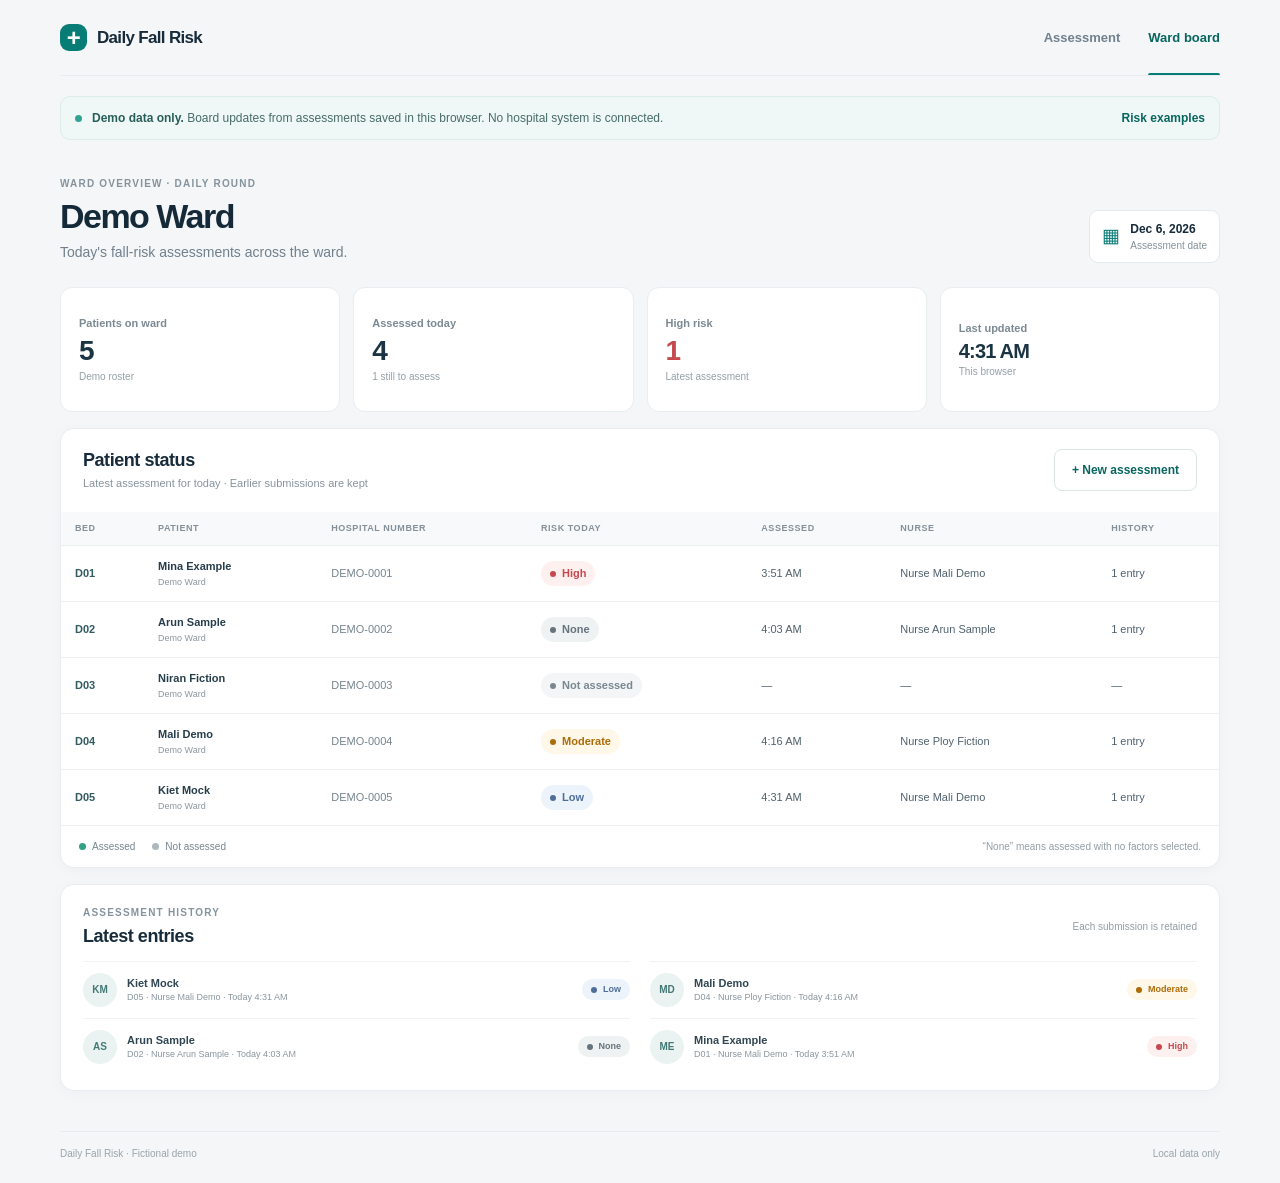
==== board.html @ 388e8d30 "nurse app built" ====
<!doctype html>
<html lang="en">
<head>
  <meta charset="utf-8">
  <meta name="viewport" content="width=device-width, initial-scale=1">
  <meta name="theme-color" content="#f4f6f8">
  <title>Ward Board · Daily Fall Risk</title>
  <link rel="stylesheet" href="styles.css">
  <script src="calc.js" defer></script>
  <script src="app.js" defer></script>
</head>
<body>
  <main class="page-shell board-shell">
    <header class="topbar">
      <a class="brand" href="index.html"><span class="brand-mark" aria-hidden="true">+</span><span>Daily Fall Risk</span></a>
      <nav class="top-links" aria-label="Main navigation">
        <a class="nav-link" href="index.html">Assessment</a>
        <a class="nav-link active" href="board.html" aria-current="page">Ward board</a>
      </nav>
    </header>

    <div class="demo-banner" role="note"><span class="demo-dot" aria-hidden="true"></span><span><strong>Demo data only.</strong> Board updates from assessments saved in this browser. No hospital system is connected.</span><a href="tests.html">Risk examples</a></div>

    <section class="page-heading board-heading">
      <div><p class="eyebrow">Ward overview · Daily round</p><h1>Demo Ward</h1><p class="lede">Today's fall-risk assessments across the ward.</p></div>
      <div class="board-date"><span class="date-icon" aria-hidden="true">▦</span><span><strong id="board-date"></strong><small>Assessment date</small></span></div>
    </section>

    <section class="summary-grid" aria-label="Ward assessment summary">
      <article class="summary-card"><span class="summary-caption">Patients on ward</span><strong id="count-total">0</strong><span class="summary-foot">Demo roster</span></article>
      <article class="summary-card"><span class="summary-caption">Assessed today</span><strong id="count-assessed">0</strong><span class="summary-foot"><span id="count-pending">0</span> still to assess</span></article>
      <article class="summary-card summary-high"><span class="summary-caption">High risk</span><strong id="count-high">0</strong><span class="summary-foot">Latest assessment</span></article>
      <article class="summary-card"><span class="summary-caption">Last updated</span><strong id="last-updated" class="updated-value">—</strong><span class="summary-foot">This browser</span></article>
    </section>

    <section class="panel board-panel">
      <div class="board-panel-heading"><div><h2>Patient status</h2><p>Latest assessment for today · Earlier submissions are kept</p></div><a class="button button-secondary" href="index.html">+ New assessment</a></div>
      <div class="table-wrap">
        <table class="data-table board-table">
          <thead><tr><th scope="col">Bed</th><th scope="col">Patient</th><th scope="col">Hospital number</th><th scope="col">Risk today</th><th scope="col">Assessed</th><th scope="col">Nurse</th><th scope="col">History</th></tr></thead>
          <tbody id="board-rows"></tbody>
        </table>
      </div>
      <div class="board-legend"><span><i class="legend-dot assessed-dot"></i>Assessed</span><span><i class="legend-dot pending-dot"></i>Not assessed</span><span class="legend-note">“None” means assessed with no factors selected.</span></div>
    </section>

    <section class="history-panel panel">
      <div class="history-section-heading"><div><p class="eyebrow">Assessment history</p><h2>Latest entries</h2></div><span class="history-subtitle">Each submission is retained</span></div>
      <div id="recent-history" class="recent-history"></div>
    </section>

    <footer class="site-footer"><span>Daily Fall Risk · Fictional demo</span><span>Local data only</span></footer>
  </main>
</body>
</html>
---- styles.css ----
:root {
  color-scheme: light;
  --ink: #172b3a;
  --muted: #71808c;
  --line: #e5e9ec;
  --canvas: #f4f6f8;
  --card: #fff;
  --teal: #087d76;
  --teal-dark: #08665f;
  --teal-light: #e9f6f4;
  --red: #c6494e;
  --red-light: #fff0f0;
  --amber: #ad6c08;
  --amber-light: #fff7e8;
  --blue: #4e6e99;
  --blue-light: #edf3fa;
  font-family: 'Segoe UI', Arial, sans-serif;
  font-synthesis: none;
  text-rendering: optimizeLegibility;
}

* { box-sizing: border-box; }

body {
  margin: 0;
  min-height: 100vh;
  background: var(--canvas);
  color: var(--ink);
  font-size: 15px;
  line-height: 1.5;
}

button, select { font: inherit; }
button, a, select, input { -webkit-tap-highlight-color: transparent; }
button:focus-visible, a:focus-visible, select:focus-visible, input:focus-visible { outline: 3px solid #8fcac3; outline-offset: 2px; }
[hidden] { display: none !important; }

.page-shell { width: min(100% - 56px, 1160px); margin: 0 auto; }
.narrow-shell { width: min(100% - 40px, 820px); }
.topbar { height: 76px; display: flex; align-items: center; justify-content: space-between; border-bottom: 1px solid #e9edef; }
.brand { display: inline-flex; gap: 10px; align-items: center; color: var(--ink); font: 800 17px/1 'Segoe UI', Arial, sans-serif; letter-spacing: -.04em; text-decoration: none; }
.brand-mark { width: 27px; height: 27px; display: grid; place-items: center; border-radius: 9px; color: #fff; background: var(--teal); font: 600 24px/1 'DM Sans', sans-serif; }
.top-links { height: 100%; display: flex; gap: 28px; align-items: center; }
.nav-link { height: 100%; display: flex; align-items: center; position: relative; color: var(--muted); text-decoration: none; font-size: 13px; font-weight: 600; }
.nav-link.active { color: var(--teal-dark); }
.nav-link.active::after { content: ''; position: absolute; bottom: 0; left: 0; right: 0; height: 2px; background: var(--teal); border-radius: 2px 2px 0 0; }
.text-link { color: var(--teal-dark); font-size: 13px; font-weight: 700; text-decoration: none; }

.demo-banner { margin: 20px 0 0; min-height: 44px; display: flex; gap: 10px; align-items: center; padding: 10px 14px; border: 1px solid #dbece9; border-radius: 10px; background: #eff8f6; color: #476c69; font-size: 12px; }
.demo-banner strong { color: #285e59; }
.demo-banner a { margin-left: auto; flex: 0 0 auto; color: var(--teal-dark); font-weight: 700; text-decoration: none; }
.demo-dot { width: 7px; height: 7px; flex: 0 0 auto; border-radius: 99px; background: #31a393; }
.page-heading { margin: 36px 0 24px; }
.page-heading h1 { margin: 2px 0 5px; color: #152a39; font: 800 clamp(26px, 4vw, 34px)/1.2 'Segoe UI', Arial, sans-serif; letter-spacing: -.045em; }
.eyebrow { margin: 0 0 5px; color: #85939d; font-size: 10px; font-weight: 700; letter-spacing: .12em; text-transform: uppercase; }
.lede { margin: 0; color: var(--muted); font-size: 14px; }
.panel { background: var(--card); border: 1px solid #e9edef; border-radius: 14px; box-shadow: 0 3px 14px rgb(23 43 58 / 3%); }
.section-title-row { display: flex; justify-content: space-between; align-items: center; gap: 12px; margin-bottom: 18px; }
.section-title-row h2, .board-panel-heading h2, .history-section-heading h2 { margin: 0; font: 700 18px/1.3 'Segoe UI', Arial, sans-serif; letter-spacing: -.025em; }
.step-count, .optional-tag { color: #82909a; font-size: 11px; font-weight: 600; }
.field-label { display: block; margin: 0 0 7px; color: #405361; font-size: 12px; font-weight: 700; }
select { width: 100%; min-height: 46px; padding: 0 42px 0 13px; border: 1px solid #dce3e7; border-radius: 9px; background-color: #fff; color: var(--ink); }
select:focus { border-color: #7cbdb6; }
.patient-panel, .factor-panel, .care-panel { padding: 23px 26px; margin-bottom: 14px; }
.patient-details { display: grid; grid-template-columns: 44px 1.4fr 1fr 1fr; align-items: center; gap: 13px; margin-top: 15px; padding: 14px; border: 1px solid #e8edee; border-radius: 10px; background: #fbfcfc; }
.patient-avatar, .recent-avatar { width: 42px; height: 42px; display: grid; place-items: center; border-radius: 50%; background: #eaf3f2; color: #427975; font-weight: 700; font-size: 13px; }
.patient-main, .patient-hn, .patient-ward { display: flex; min-width: 0; flex-direction: column; }
.patient-main strong { font-size: 13px; }
.patient-main span, .patient-hn span, .patient-ward span { color: #82909a; font-size: 11px; }
.patient-hn strong, .patient-ward strong { margin-top: 2px; overflow-wrap: anywhere; font-size: 12px; font-weight: 600; }
.field-error { margin: 8px 0 0; color: #b7353b; font-size: 12px; }
.history-wrap { margin-top: 15px; padding-top: 12px; border-top: 1px solid #edf0f1; }
.history-title { display: flex; justify-content: space-between; color: #566874; font-size: 11px; font-weight: 700; }
.history-title span:last-child { color: #83909a; font-weight: 500; }
.history-list { margin: 5px 0 0; padding: 0; list-style: none; }
.history-list li { min-height: 31px; display: flex; justify-content: space-between; align-items: center; gap: 10px; color: #687983; font-size: 11px; }
.history-empty { padding: 5px 0; color: #8a969e; font-size: 11px; }

.factor-list, .care-list { margin: 0; padding: 0; border: 0; }
.check-row { min-height: 47px; display: flex; align-items: center; gap: 11px; border-bottom: 1px solid #f0f2f3; cursor: pointer; }
.check-row:last-child { border-bottom: 0; }
.check-row input, .care-row input { position: absolute; width: 1px; height: 1px; opacity: 0; }
.check-box { width: 18px; height: 18px; flex: 0 0 auto; display: grid; place-items: center; border: 1.5px solid #cad4d9; border-radius: 5px; background: #fff; transition: .15s ease; }
.check-row input:focus-visible + .check-box, .care-row input:focus-visible + .check-box { outline: 3px solid #8fcac3; outline-offset: 2px; }
.check-row input:checked + .check-box, .care-row input:checked + .check-box { border-color: var(--teal); background: var(--teal); }
.check-row input:checked + .check-box::after, .care-row input:checked + .check-box::after { content: ''; width: 8px; height: 4px; margin-top: -2px; border-left: 2px solid #fff; border-bottom: 2px solid #fff; transform: rotate(-45deg); }
.factor-code { width: 27px; color: var(--teal-dark); font-size: 11px; font-weight: 700; }
.factor-text { color: #304653; font-size: 13px; }
.risk-preview { display: flex; min-height: 56px; align-items: center; gap: 12px; margin-top: 16px; padding: 11px 13px; border: 1px solid #edf0f1; border-radius: 9px; background: #fafbfb; }
.preview-label { color: #52636e; font-size: 12px; font-weight: 700; }
.preview-rule { margin-left: auto; color: #95a0a7; font-size: 10px; }
.risk-badge { width: max-content; display: inline-flex; align-items: center; gap: 6px; padding: 4px 9px; border-radius: 99px; font-size: 11px; font-weight: 700; white-space: nowrap; }
.risk-dot { width: 6px; height: 6px; border-radius: 50%; background: currentColor; }
.risk-badge.high { background: var(--red-light); color: var(--red); }
.risk-badge.moderate { background: var(--amber-light); color: var(--amber); }
.risk-badge.low { background: var(--blue-light); color: var(--blue); }
.risk-badge.none { background: #eff2f3; color: #65737c; }
.risk-badge.pending { background: #f3f5f6; color: #798791; font-weight: 600; }
.placeholder-warning { display: flex; align-items: center; gap: 7px; margin: -5px 0 10px; color: #95651e; font-size: 11px; font-weight: 600; }
.care-row { min-height: 40px; display: flex; align-items: center; gap: 10px; color: #3d515e; font-size: 12px; cursor: pointer; }
.submit-row { display: flex; justify-content: space-between; align-items: center; gap: 16px; margin: 18px 0 4px; }
.save-note { display: flex; align-items: center; gap: 7px; margin: 0; color: #7d8a93; font-size: 11px; }
.save-icon { width: 16px; height: 16px; display: grid; place-items: center; border-radius: 50%; background: #e6f4ef; color: #27846e; font-size: 10px; font-weight: 700; }
.button { min-height: 42px; display: inline-flex; justify-content: center; align-items: center; gap: 12px; padding: 0 17px; border: 1px solid transparent; border-radius: 8px; cursor: pointer; font-size: 12px; font-weight: 700; text-decoration: none; transition: background .15s ease, transform .15s ease; }
.button:active { transform: translateY(1px); }
.button-primary { background: var(--teal); color: white; }
.button-primary:hover { background: var(--teal-dark); }
.button-secondary { border-color: #dce5e6; background: #fff; color: var(--teal-dark); }
.button-secondary:hover { background: #f5faf9; }
.submit-button { min-width: 176px; min-height: 48px; }
.form-message { min-height: 20px; margin: 9px 0 0; font-size: 12px; }
.message-success { color: #188169; }
.message-error { color: #b7353b; }
.site-footer { display: flex; justify-content: space-between; margin: 40px 0 22px; padding-top: 14px; border-top: 1px solid #e8ecee; color: #9aa4aa; font-size: 10px; }
.signed-in { display: flex; align-items: center; gap: 8px; color: #596c76; font-size: 11px; font-weight: 600; }
.online-indicator { width: 7px; height: 7px; border-radius: 50%; background: #38a078; }
.text-button { border: 0; margin-left: 5px; padding: 5px; background: none; color: var(--teal-dark); font-size: 11px; font-weight: 700; cursor: pointer; }

.login-panel { width: min(100%, 430px); margin: 64px auto; padding: 30px; }
.login-icon { width: 40px; height: 40px; display: grid; place-items: center; margin-bottom: 18px; border-radius: 12px; background: var(--teal-light); color: var(--teal); font-size: 20px; font-weight: 700; }
.login-panel h1 { margin: 0 0 7px; font: 800 25px/1.2 'Segoe UI', Arial, sans-serif; letter-spacing: -.04em; }
.login-panel .lede { margin-bottom: 22px; font-size: 13px; }
.login-form { display: grid; gap: 10px; }
.button-wide { width: 100%; margin-top: 8px; }

.board-heading { display: flex; justify-content: space-between; align-items: flex-end; margin-bottom: 24px; }
.board-date { display: flex; align-items: center; gap: 10px; padding: 9px 12px; border: 1px solid #e4e9eb; border-radius: 9px; background: #fff; }
.date-icon { color: var(--teal); font-size: 19px; }
.board-date strong, .board-date small { display: block; }
.board-date strong { font-size: 12px; }
.board-date small { color: #84919a; font-size: 10px; }
.summary-grid { display: grid; grid-template-columns: repeat(4, 1fr); gap: 13px; margin-bottom: 16px; }
.summary-card { min-height: 125px; display: flex; flex-direction: column; justify-content: center; padding: 16px 18px; border: 1px solid #e8edef; border-radius: 12px; background: #fff; }
.summary-caption { color: #7b8992; font-size: 11px; font-weight: 600; }
.summary-card > strong { margin: 3px 0 1px; color: #1b3443; font: 700 28px/1.2 'Segoe UI', Arial, sans-serif; letter-spacing: -.04em; }
.summary-foot { color: #93a0a7; font-size: 10px; }
.summary-high > strong { color: var(--red); }
.updated-value { font-size: 20px !important; }
.board-panel { overflow: hidden; }
.board-panel-heading, .history-section-heading { display: flex; justify-content: space-between; align-items: center; gap: 20px; padding: 20px 22px; }
.board-panel-heading p { margin: 3px 0 0; color: #87939b; font-size: 11px; }
.board-panel-heading .button { flex: 0 0 auto; }
.table-wrap { overflow-x: auto; }
.data-table { width: 100%; border-collapse: collapse; text-align: left; }
.data-table thead { background: #f8f9fa; }
.data-table th { padding: 10px 14px; color: #849099; font-size: 9px; font-weight: 700; letter-spacing: .06em; text-transform: uppercase; white-space: nowrap; }
.data-table td { padding: 12px 14px; border-top: 1px solid #edf0f1; color: #50626e; font-size: 11px; white-space: nowrap; }
.board-table tbody tr:hover { background: #fcfdfd; }
.board-table .bed-cell { color: #315c61; font-weight: 700; }
.patient-cell strong, .patient-cell span { display: block; }
.patient-cell strong { color: #263d4b; font-size: 11px; }
.patient-cell span { margin-top: 1px; color: #8a969d; font-size: 9px; }
.hn-cell { color: #76858e !important; font-variant-numeric: tabular-nums; }
.time-cell { font-variant-numeric: tabular-nums; }
.nurse-cell { max-width: 170px; overflow: hidden; text-overflow: ellipsis; }
.board-legend { display: flex; flex-wrap: wrap; align-items: center; gap: 17px; padding: 13px 18px; border-top: 1px solid #edf0f1; color: #77858e; font-size: 10px; }
.board-legend > span { display: inline-flex; align-items: center; gap: 6px; }
.legend-dot { width: 7px; height: 7px; border-radius: 50%; }
.assessed-dot { background: #32a082; }
.pending-dot { background: #aeb8be; }
.legend-note { margin-left: auto; color: #929da4; }
.history-panel { margin-top: 16px; }
.history-section-heading { padding-bottom: 12px; }
.history-subtitle { color: #929da4; font-size: 10px; }
.recent-history { display: grid; grid-template-columns: repeat(2, 1fr); gap: 0 20px; padding: 0 22px 15px; }
.recent-entry { min-width: 0; display: flex; align-items: center; gap: 10px; padding: 11px 0; border-top: 1px solid #f0f2f3; }
.recent-avatar { width: 34px; height: 34px; flex: 0 0 auto; font-size: 10px; }
.recent-details { min-width: 0; display: flex; flex: 1; flex-direction: column; }
.recent-details strong { overflow: hidden; color: #304652; font-size: 11px; text-overflow: ellipsis; white-space: nowrap; }
.recent-details span { overflow: hidden; color: #89959d; font-size: 9px; text-overflow: ellipsis; white-space: nowrap; }
.recent-entry .risk-badge { font-size: 9px; }
.test-table th, .test-table td { padding: 14px 16px; font-size: 12px; text-transform: none; letter-spacing: 0; }
.test-table thead th { text-transform: uppercase; letter-spacing: .06em; font-size: 9px; }
.test-table tbody th { color: #304652; font-weight: 600; text-align: left; }
.test-summary { margin: 14px 16px 16px; font-size: 12px; font-weight: 700; }
.summary-pass, .test-pass { color: #167d66; }
.summary-fail, .test-fail { color: #b7353b; }
.demo-note { margin-top: 14px; color: #86939b; font-size: 11px; }
.test-page .panel { overflow: hidden; }
.visually-hidden { position: absolute; width: 1px; height: 1px; overflow: hidden; clip: rect(0, 0, 0, 0); white-space: nowrap; clip-path: inset(50%); }

@media (max-width: 780px) {
  .page-shell { width: min(100% - 32px, 620px); }
  .topbar { height: 64px; }
  .top-links { gap: 18px; }
  .demo-banner { align-items: flex-start; flex-wrap: wrap; gap: 7px 9px; padding: 10px 11px; font-size: 11px; }
  .demo-banner a { margin-left: 16px; }
  .page-heading { margin-top: 27px; }
  .assessment-heading { display: block; }
  .signed-in { margin-top: 13px; }
  .patient-panel, .factor-panel, .care-panel { padding: 18px 16px; }
  .patient-details { grid-template-columns: 40px 1fr 1fr; gap: 10px; padding: 12px; }
  .patient-avatar { width: 38px; height: 38px; grid-row: span 2; }
  .patient-main { grid-column: 2 / 4; }
  .patient-hn { grid-column: 2; }
  .patient-ward { grid-column: 3; }
  .risk-preview { flex-wrap: wrap; gap: 8px; }
  .preview-rule { width: 100%; margin-left: 0; }
  .summary-grid { grid-template-columns: repeat(2, 1fr); gap: 9px; }
  .summary-card { min-height: 100px; padding: 12px 14px; }
  .summary-card > strong { font-size: 24px; }
  .board-heading { align-items: flex-start; gap: 14px; }
  .board-date { margin-top: 4px; }
  .board-panel-heading { align-items: flex-start; padding: 17px 15px; }
  .board-panel-heading h2 { font-size: 16px; }
  .board-panel-heading .button { min-height: 37px; padding: 0 10px; font-size: 10px; }
  .board-table { min-width: 780px; }
  .board-legend { gap: 10px 14px; padding: 12px 14px; }
  .legend-note { width: 100%; margin-left: 0; }
  .recent-history { grid-template-columns: 1fr; padding: 0 16px 12px; }
}

@media (max-width: 480px) {
  body { font-size: 14px; }
  .page-shell { width: min(100% - 24px, 440px); }
  .brand { gap: 7px; font-size: 14px; }
  .brand-mark { width: 24px; height: 24px; border-radius: 7px; }
  .top-links { gap: 12px; }
  .nav-link { font-size: 11px; }
  .demo-banner { margin-top: 13px; font-size: 10px; }
  .demo-banner a { font-size: 10px; }
  .page-heading h1 { font-size: 26px; }
  .lede { font-size: 12px; }
  .section-title-row h2 { font-size: 16px; }
  .step-count, .optional-tag { font-size: 9px; }
  .check-row { min-height: 48px; gap: 9px; }
  .factor-text { font-size: 12px; }
  .submit-row { align-items: stretch; flex-direction: column; gap: 10px; }
  .save-note { order: 2; }
  .submit-button { width: 100%; order: 1; }
  .site-footer { margin-top: 28px; font-size: 9px; }
  .board-heading { flex-direction: column; }
  .board-date { align-self: flex-start; }
  .summary-card { min-height: 91px; }
  .board-panel-heading { gap: 8px; }
  .history-section-heading { align-items: flex-start; padding: 17px 15px 12px; }
  .history-subtitle { max-width: 110px; text-align: right; }
  .login-panel { margin: 38px auto; padding: 22px; }
}
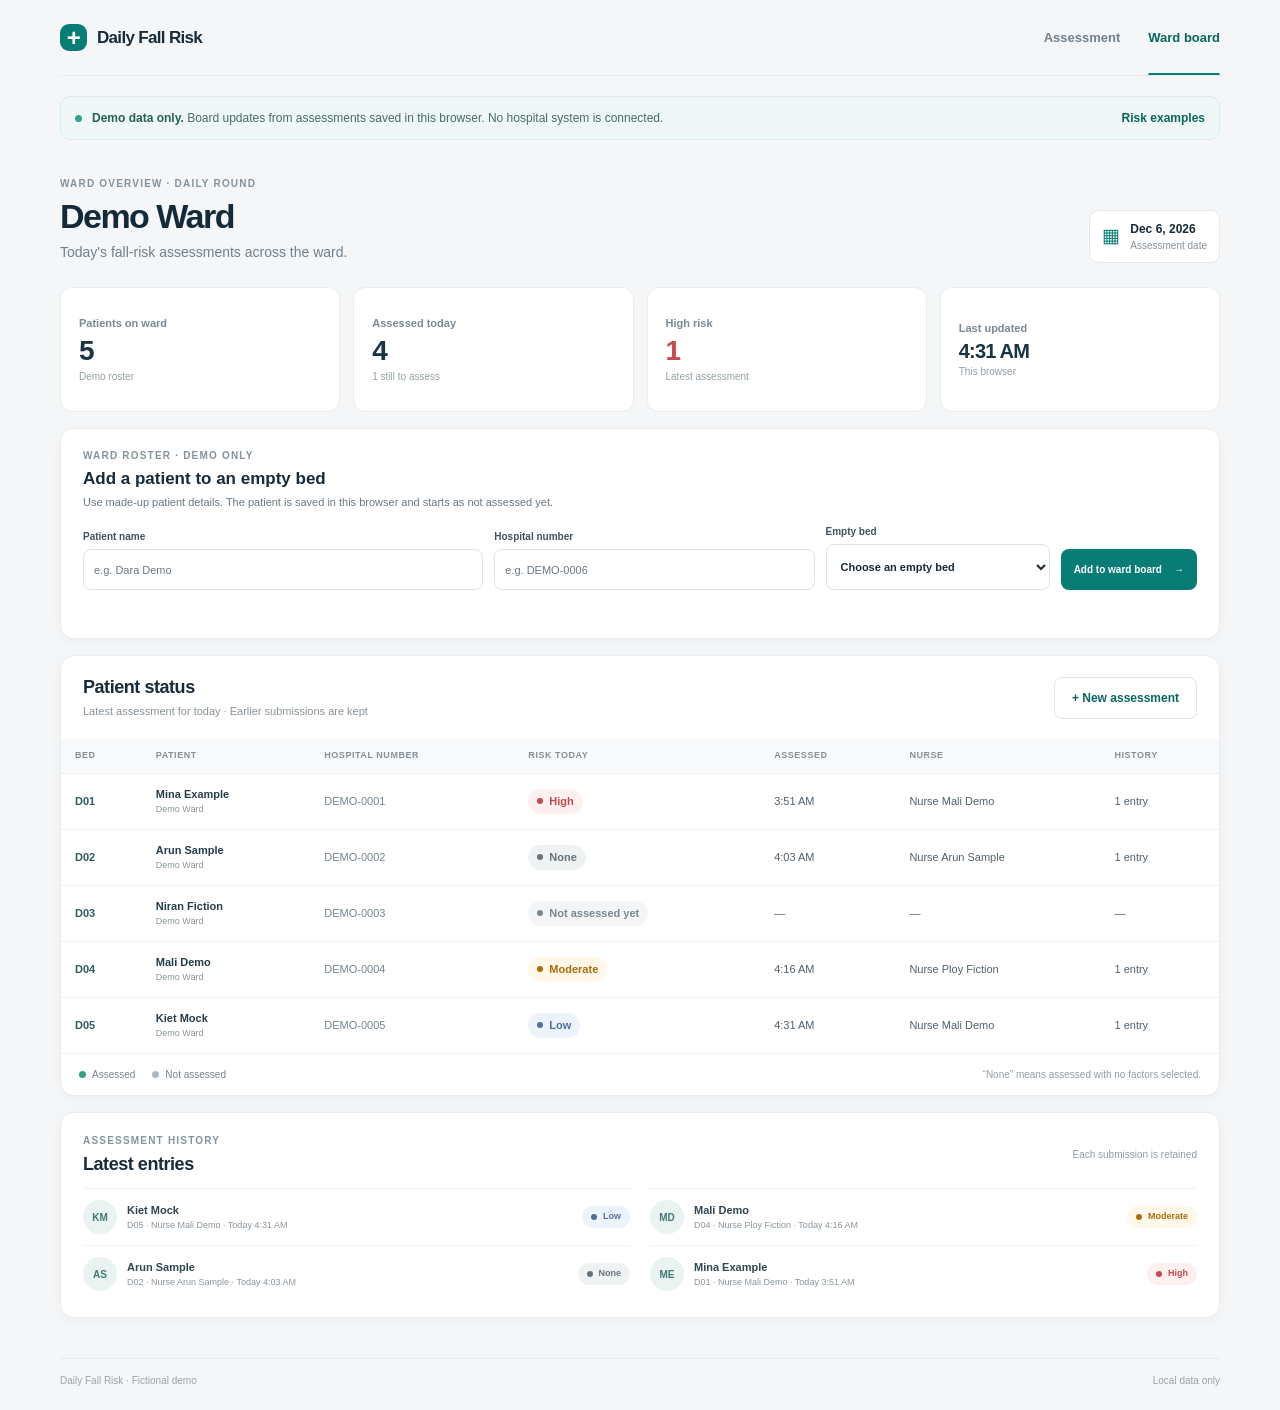
==== commit 15c92d53: "add patient" ====
--- a/board.html
+++ b/board.html
@@ -33,6 +33,17 @@
       <article class="summary-card"><span class="summary-caption">Last updated</span><strong id="last-updated" class="updated-value">—</strong><span class="summary-foot">This browser</span></article>
     </section>
 
+    <section class="panel add-patient-panel" aria-labelledby="add-patient-title">
+      <div class="add-patient-heading"><div><p class="eyebrow">Ward roster · Demo only</p><h2 id="add-patient-title">Add a patient to an empty bed</h2><p>Use made-up patient details. The patient is saved in this browser and starts as not assessed yet.</p></div></div>
+      <form id="add-patient-form" class="add-patient-form">
+        <label><span>Patient name</span><input id="new-patient-name" name="name" autocomplete="off" required maxlength="80" placeholder="e.g. Dara Demo"></label>
+        <label><span>Hospital number</span><input id="new-patient-hn" name="hn" autocomplete="off" required maxlength="32" placeholder="e.g. DEMO-0006"></label>
+        <label><span>Empty bed</span><select id="new-patient-bed" name="bed" required><option value="">Choose an empty bed</option></select></label>
+        <button class="button button-primary add-patient-button" type="submit">Add to ward board <span aria-hidden="true">→</span></button>
+      </form>
+      <p id="add-patient-message" class="form-message" aria-live="polite"></p>
+    </section>
+
     <section class="panel board-panel">
       <div class="board-panel-heading"><div><h2>Patient status</h2><p>Latest assessment for today · Earlier submissions are kept</p></div><a class="button button-secondary" href="index.html">+ New assessment</a></div>
       <div class="table-wrap">
--- a/styles.css
+++ b/styles.css
@@ -136,6 +136,16 @@
 .summary-foot { color: #93a0a7; font-size: 10px; }
 .summary-high > strong { color: var(--red); }
 .updated-value { font-size: 20px !important; }
+.add-patient-panel { margin-bottom: 16px; padding: 19px 22px; }
+.add-patient-heading h2 { margin: 0; font: 700 17px/1.3 'Segoe UI', Arial, sans-serif; }
+.add-patient-heading p:last-child { margin: 4px 0 14px; color: #687985; font-size: 11px; }
+.add-patient-form { display: grid; grid-template-columns: 1.25fr 1fr .7fr auto; align-items: end; gap: 11px; }
+.add-patient-form label { min-width: 0; display: grid; gap: 5px; color: #405361; font-size: 10px; font-weight: 700; }
+.add-patient-form input, .add-patient-form select { width: 100%; min-width: 0; height: 41px; padding: 0 10px; border: 1px solid #dce3e7; border-radius: 8px; background: #fff; color: var(--ink); font-size: 11px; }
+.add-patient-form input::placeholder { color: #697983; }
+.add-patient-button { height: 41px; min-height: 41px; padding: 0 12px; white-space: nowrap; font-size: 10px; }
+.add-patient-button:disabled { cursor: not-allowed; opacity: .55; }
+.add-patient-panel .form-message { margin-bottom: 0; }
 .board-panel { overflow: hidden; }
 .board-panel-heading, .history-section-heading { display: flex; justify-content: space-between; align-items: center; gap: 20px; padding: 20px 22px; }
 .board-panel-heading p { margin: 3px 0 0; color: #87939b; font-size: 11px; }
@@ -204,6 +214,11 @@
   .board-panel-heading { align-items: flex-start; padding: 17px 15px; }
   .board-panel-heading h2 { font-size: 16px; }
   .board-panel-heading .button { min-height: 37px; padding: 0 10px; font-size: 10px; }
+  .add-patient-form { grid-template-columns: 1fr 1fr; }
+  .add-patient-form label:first-child { grid-column: 1 / 2; }
+  .add-patient-form label:nth-child(2) { grid-column: 2 / 3; }
+  .add-patient-form label:nth-child(3) { grid-column: 1 / 2; }
+  .add-patient-button { grid-column: 2 / 3; }
   .board-table { min-width: 780px; }
   .board-legend { gap: 10px 14px; padding: 12px 14px; }
   .legend-note { width: 100%; margin-left: 0; }
@@ -233,6 +248,9 @@
   .board-date { align-self: flex-start; }
   .summary-card { min-height: 91px; }
   .board-panel-heading { gap: 8px; }
+  .add-patient-panel { padding: 17px 15px; }
+  .add-patient-form { grid-template-columns: 1fr; }
+  .add-patient-form label:first-child, .add-patient-form label:nth-child(2), .add-patient-form label:nth-child(3), .add-patient-button { grid-column: 1; }
   .history-section-heading { align-items: flex-start; padding: 17px 15px 12px; }
   .history-subtitle { max-width: 110px; text-align: right; }
   .login-panel { margin: 38px auto; padding: 22px; }
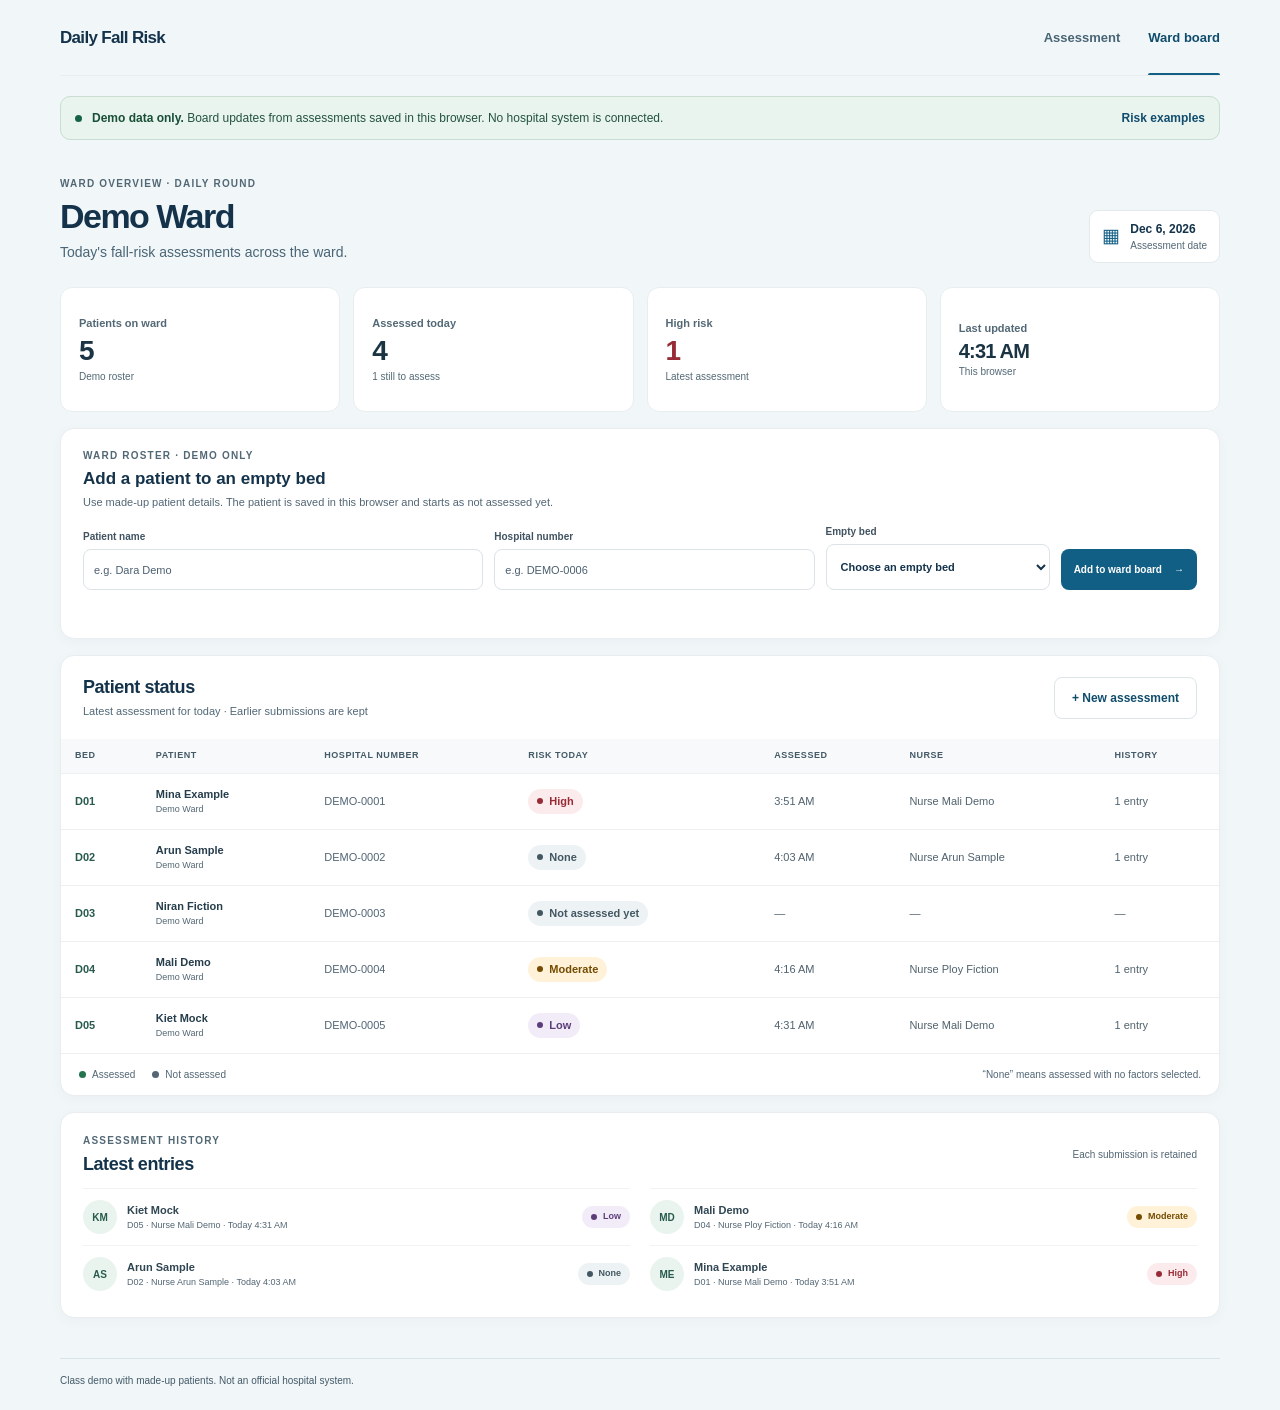
==== commit 89b55f6d: "theme" ====
--- a/board.html
+++ b/board.html
@@ -3,7 +3,7 @@
 <head>
   <meta charset="utf-8">
   <meta name="viewport" content="width=device-width, initial-scale=1">
-  <meta name="theme-color" content="#f4f6f8">
+  <meta name="theme-color" content="#f1f6f9">
   <title>Ward Board · Daily Fall Risk</title>
   <link rel="stylesheet" href="styles.css">
   <script src="calc.js" defer></script>
@@ -12,7 +12,7 @@
 <body>
   <main class="page-shell board-shell">
     <header class="topbar">
-      <a class="brand" href="index.html"><span class="brand-mark" aria-hidden="true">+</span><span>Daily Fall Risk</span></a>
+      <a class="brand" href="index.html">Daily Fall Risk</a>
       <nav class="top-links" aria-label="Main navigation">
         <a class="nav-link" href="index.html">Assessment</a>
         <a class="nav-link active" href="board.html" aria-current="page">Ward board</a>
@@ -60,7 +60,7 @@
       <div id="recent-history" class="recent-history"></div>
     </section>
 
-    <footer class="site-footer"><span>Daily Fall Risk · Fictional demo</span><span>Local data only</span></footer>
+    <footer class="site-footer"><span>Class demo with made-up patients. Not an official hospital system.</span></footer>
   </main>
 </body>
 </html>
--- a/styles.css
+++ b/styles.css
@@ -1,19 +1,21 @@
 :root {
   color-scheme: light;
-  --ink: #172b3a;
-  --muted: #71808c;
-  --line: #e5e9ec;
-  --canvas: #f4f6f8;
+  --ink: #14334b;
+  --muted: #496575;
+  --line: #d8e4ea;
+  --canvas: #f1f6f9;
   --card: #fff;
-  --teal: #087d76;
-  --teal-dark: #08665f;
-  --teal-light: #e9f6f4;
-  --red: #c6494e;
-  --red-light: #fff0f0;
-  --amber: #ad6c08;
-  --amber-light: #fff7e8;
-  --blue: #4e6e99;
-  --blue-light: #edf3fa;
+  --teal: #125f86;
+  --teal-dark: #104d6d;
+  --teal-light: #e8f2f7;
+  --green: #176345;
+  --green-light: #eaf4ef;
+  --red: #982c36;
+  --red-light: #fcebed;
+  --amber: #744b00;
+  --amber-light: #fff2d8;
+  --purple: #5c3d7a;
+  --purple-light: #f1ecf7;
   font-family: 'Segoe UI', Arial, sans-serif;
   font-synthesis: none;
   text-rendering: optimizeLegibility;
@@ -32,75 +34,78 @@
 
 button, select { font: inherit; }
 button, a, select, input { -webkit-tap-highlight-color: transparent; }
-button:focus-visible, a:focus-visible, select:focus-visible, input:focus-visible { outline: 3px solid #8fcac3; outline-offset: 2px; }
+button:focus-visible, a:focus-visible, select:focus-visible, input:focus-visible { outline: 3px solid #4d9d83; outline-offset: 2px; }
 [hidden] { display: none !important; }
 
 .page-shell { width: min(100% - 56px, 1160px); margin: 0 auto; }
 .narrow-shell { width: min(100% - 40px, 820px); }
 .topbar { height: 76px; display: flex; align-items: center; justify-content: space-between; border-bottom: 1px solid #e9edef; }
 .brand { display: inline-flex; gap: 10px; align-items: center; color: var(--ink); font: 800 17px/1 'Segoe UI', Arial, sans-serif; letter-spacing: -.04em; text-decoration: none; }
-.brand-mark { width: 27px; height: 27px; display: grid; place-items: center; border-radius: 9px; color: #fff; background: var(--teal); font: 600 24px/1 'DM Sans', sans-serif; }
 .top-links { height: 100%; display: flex; gap: 28px; align-items: center; }
 .nav-link { height: 100%; display: flex; align-items: center; position: relative; color: var(--muted); text-decoration: none; font-size: 13px; font-weight: 600; }
 .nav-link.active { color: var(--teal-dark); }
 .nav-link.active::after { content: ''; position: absolute; bottom: 0; left: 0; right: 0; height: 2px; background: var(--teal); border-radius: 2px 2px 0 0; }
 .text-link { color: var(--teal-dark); font-size: 13px; font-weight: 700; text-decoration: none; }
 
-.demo-banner { margin: 20px 0 0; min-height: 44px; display: flex; gap: 10px; align-items: center; padding: 10px 14px; border: 1px solid #dbece9; border-radius: 10px; background: #eff8f6; color: #476c69; font-size: 12px; }
-.demo-banner strong { color: #285e59; }
+.demo-banner { margin: 20px 0 0; min-height: 44px; display: flex; gap: 10px; align-items: center; padding: 10px 14px; border: 1px solid #c9ddd1; border-radius: 10px; background: #eaf4ef; color: #23533f; font-size: 12px; }
+.demo-banner strong { color: #174f37; }
 .demo-banner a { margin-left: auto; flex: 0 0 auto; color: var(--teal-dark); font-weight: 700; text-decoration: none; }
-.demo-dot { width: 7px; height: 7px; flex: 0 0 auto; border-radius: 99px; background: #31a393; }
+.demo-dot { width: 7px; height: 7px; flex: 0 0 auto; border-radius: 99px; background: var(--green); }
 .page-heading { margin: 36px 0 24px; }
-.page-heading h1 { margin: 2px 0 5px; color: #152a39; font: 800 clamp(26px, 4vw, 34px)/1.2 'Segoe UI', Arial, sans-serif; letter-spacing: -.045em; }
-.eyebrow { margin: 0 0 5px; color: #85939d; font-size: 10px; font-weight: 700; letter-spacing: .12em; text-transform: uppercase; }
+.page-heading h1 { margin: 2px 0 5px; color: #14334b; font: 800 clamp(26px, 4vw, 34px)/1.2 'Segoe UI', Arial, sans-serif; letter-spacing: -.045em; }
+.eyebrow { margin: 0 0 5px; color: #526875; font-size: 10px; font-weight: 700; letter-spacing: .12em; text-transform: uppercase; }
 .lede { margin: 0; color: var(--muted); font-size: 14px; }
 .panel { background: var(--card); border: 1px solid #e9edef; border-radius: 14px; box-shadow: 0 3px 14px rgb(23 43 58 / 3%); }
 .section-title-row { display: flex; justify-content: space-between; align-items: center; gap: 12px; margin-bottom: 18px; }
 .section-title-row h2, .board-panel-heading h2, .history-section-heading h2 { margin: 0; font: 700 18px/1.3 'Segoe UI', Arial, sans-serif; letter-spacing: -.025em; }
-.step-count, .optional-tag { color: #82909a; font-size: 11px; font-weight: 600; }
+.step-count, .optional-tag { color: #526875; font-size: 11px; font-weight: 600; }
 .field-label { display: block; margin: 0 0 7px; color: #405361; font-size: 12px; font-weight: 700; }
 select { width: 100%; min-height: 46px; padding: 0 42px 0 13px; border: 1px solid #dce3e7; border-radius: 9px; background-color: #fff; color: var(--ink); }
 select:focus { border-color: #7cbdb6; }
 .patient-panel, .factor-panel, .care-panel { padding: 23px 26px; margin-bottom: 14px; }
 .patient-details { display: grid; grid-template-columns: 44px 1.4fr 1fr 1fr; align-items: center; gap: 13px; margin-top: 15px; padding: 14px; border: 1px solid #e8edee; border-radius: 10px; background: #fbfcfc; }
-.patient-avatar, .recent-avatar { width: 42px; height: 42px; display: grid; place-items: center; border-radius: 50%; background: #eaf3f2; color: #427975; font-weight: 700; font-size: 13px; }
+.patient-avatar, .recent-avatar { width: 42px; height: 42px; display: grid; place-items: center; border-radius: 50%; background: #eaf4ef; color: #285b4d; font-weight: 700; font-size: 13px; }
 .patient-main, .patient-hn, .patient-ward { display: flex; min-width: 0; flex-direction: column; }
 .patient-main strong { font-size: 13px; }
-.patient-main span, .patient-hn span, .patient-ward span { color: #82909a; font-size: 11px; }
+.patient-main span, .patient-hn span, .patient-ward span { color: #526875; font-size: 11px; }
 .patient-hn strong, .patient-ward strong { margin-top: 2px; overflow-wrap: anywhere; font-size: 12px; font-weight: 600; }
 .field-error { margin: 8px 0 0; color: #b7353b; font-size: 12px; }
+.nurse-attribution { display: grid; grid-template-columns: auto minmax(160px, 240px) 1fr; align-items: center; gap: 10px; margin-top: 13px; padding-top: 12px; border-top: 1px solid #edf0f1; }
+.nurse-attribution label { color: #405361; font-size: 11px; font-weight: 700; }
+.nurse-attribution input { height: 35px; padding: 0 10px; border: 1px solid #e1e7e9; border-radius: 7px; background: #f8fafb; color: #263d4b; font-size: 11px; }
+.nurse-attribution > span { color: #526674; font-size: 10px; }
 .history-wrap { margin-top: 15px; padding-top: 12px; border-top: 1px solid #edf0f1; }
 .history-title { display: flex; justify-content: space-between; color: #566874; font-size: 11px; font-weight: 700; }
-.history-title span:last-child { color: #83909a; font-weight: 500; }
+.history-title span:last-child { color: #526875; font-weight: 500; }
 .history-list { margin: 5px 0 0; padding: 0; list-style: none; }
-.history-list li { min-height: 31px; display: flex; justify-content: space-between; align-items: center; gap: 10px; color: #687983; font-size: 11px; }
-.history-empty { padding: 5px 0; color: #8a969e; font-size: 11px; }
+.history-list li { min-height: 31px; display: flex; justify-content: space-between; align-items: center; gap: 10px; color: #526674; font-size: 11px; }
+.history-empty { padding: 5px 0; color: #526674; font-size: 11px; }
 
 .factor-list, .care-list { margin: 0; padding: 0; border: 0; }
 .check-row { min-height: 47px; display: flex; align-items: center; gap: 11px; border-bottom: 1px solid #f0f2f3; cursor: pointer; }
 .check-row:last-child { border-bottom: 0; }
 .check-row input, .care-row input { position: absolute; width: 1px; height: 1px; opacity: 0; }
 .check-box { width: 18px; height: 18px; flex: 0 0 auto; display: grid; place-items: center; border: 1.5px solid #cad4d9; border-radius: 5px; background: #fff; transition: .15s ease; }
-.check-row input:focus-visible + .check-box, .care-row input:focus-visible + .check-box { outline: 3px solid #8fcac3; outline-offset: 2px; }
+.check-row input:focus-visible + .check-box, .care-row input:focus-visible + .check-box { outline: 3px solid #4d9d83; outline-offset: 2px; }
 .check-row input:checked + .check-box, .care-row input:checked + .check-box { border-color: var(--teal); background: var(--teal); }
 .check-row input:checked + .check-box::after, .care-row input:checked + .check-box::after { content: ''; width: 8px; height: 4px; margin-top: -2px; border-left: 2px solid #fff; border-bottom: 2px solid #fff; transform: rotate(-45deg); }
 .factor-code { width: 27px; color: var(--teal-dark); font-size: 11px; font-weight: 700; }
 .factor-text { color: #304653; font-size: 13px; }
 .risk-preview { display: flex; min-height: 56px; align-items: center; gap: 12px; margin-top: 16px; padding: 11px 13px; border: 1px solid #edf0f1; border-radius: 9px; background: #fafbfb; }
 .preview-label { color: #52636e; font-size: 12px; font-weight: 700; }
-.preview-rule { margin-left: auto; color: #95a0a7; font-size: 10px; }
+.preview-rule { margin-left: auto; color: #526674; font-size: 10px; }
 .risk-badge { width: max-content; display: inline-flex; align-items: center; gap: 6px; padding: 4px 9px; border-radius: 99px; font-size: 11px; font-weight: 700; white-space: nowrap; }
 .risk-dot { width: 6px; height: 6px; border-radius: 50%; background: currentColor; }
 .risk-badge.high { background: var(--red-light); color: var(--red); }
 .risk-badge.moderate { background: var(--amber-light); color: var(--amber); }
-.risk-badge.low { background: var(--blue-light); color: var(--blue); }
-.risk-badge.none { background: #eff2f3; color: #65737c; }
-.risk-badge.pending { background: #f3f5f6; color: #798791; font-weight: 600; }
-.placeholder-warning { display: flex; align-items: center; gap: 7px; margin: -5px 0 10px; color: #95651e; font-size: 11px; font-weight: 600; }
+.risk-badge.low { background: var(--purple-light); color: var(--purple); }
+.risk-badge.none { background: #edf2f4; color: #435762; }
+.risk-badge.pending { background: #edf2f4; color: #435762; font-weight: 600; }
+.placeholder-warning { display: flex; align-items: center; gap: 7px; margin: -5px 0 10px; color: #73500a; font-size: 11px; font-weight: 600; }
 .care-row { min-height: 40px; display: flex; align-items: center; gap: 10px; color: #3d515e; font-size: 12px; cursor: pointer; }
 .submit-row { display: flex; justify-content: space-between; align-items: center; gap: 16px; margin: 18px 0 4px; }
-.save-note { display: flex; align-items: center; gap: 7px; margin: 0; color: #7d8a93; font-size: 11px; }
-.save-icon { width: 16px; height: 16px; display: grid; place-items: center; border-radius: 50%; background: #e6f4ef; color: #27846e; font-size: 10px; font-weight: 700; }
+.save-note { display: flex; align-items: center; gap: 7px; margin: 0; color: #526875; font-size: 11px; }
+.save-icon { width: 16px; height: 16px; display: grid; place-items: center; border-radius: 50%; background: #e6f4ef; color: #175d44; font-size: 10px; font-weight: 700; }
 .button { min-height: 42px; display: inline-flex; justify-content: center; align-items: center; gap: 12px; padding: 0 17px; border: 1px solid transparent; border-radius: 8px; cursor: pointer; font-size: 12px; font-weight: 700; text-decoration: none; transition: background .15s ease, transform .15s ease; }
 .button:active { transform: translateY(1px); }
 .button-primary { background: var(--teal); color: white; }
@@ -109,15 +114,14 @@
 .button-secondary:hover { background: #f5faf9; }
 .submit-button { min-width: 176px; min-height: 48px; }
 .form-message { min-height: 20px; margin: 9px 0 0; font-size: 12px; }
-.message-success { color: #188169; }
+.message-success { color: #17613f; }
 .message-error { color: #b7353b; }
-.site-footer { display: flex; justify-content: space-between; margin: 40px 0 22px; padding-top: 14px; border-top: 1px solid #e8ecee; color: #9aa4aa; font-size: 10px; }
+.site-footer { display: flex; justify-content: space-between; margin: 40px 0 22px; padding-top: 14px; border-top: 1px solid #d8e4ea; color: #435a67; font-size: 10px; }
 .signed-in { display: flex; align-items: center; gap: 8px; color: #596c76; font-size: 11px; font-weight: 600; }
-.online-indicator { width: 7px; height: 7px; border-radius: 50%; background: #38a078; }
+.online-indicator { width: 7px; height: 7px; border-radius: 50%; background: #26734f; }
 .text-button { border: 0; margin-left: 5px; padding: 5px; background: none; color: var(--teal-dark); font-size: 11px; font-weight: 700; cursor: pointer; }
 
 .login-panel { width: min(100%, 430px); margin: 64px auto; padding: 30px; }
-.login-icon { width: 40px; height: 40px; display: grid; place-items: center; margin-bottom: 18px; border-radius: 12px; background: var(--teal-light); color: var(--teal); font-size: 20px; font-weight: 700; }
 .login-panel h1 { margin: 0 0 7px; font: 800 25px/1.2 'Segoe UI', Arial, sans-serif; letter-spacing: -.04em; }
 .login-panel .lede { margin-bottom: 22px; font-size: 13px; }
 .login-form { display: grid; gap: 10px; }
@@ -128,64 +132,64 @@
 .date-icon { color: var(--teal); font-size: 19px; }
 .board-date strong, .board-date small { display: block; }
 .board-date strong { font-size: 12px; }
-.board-date small { color: #84919a; font-size: 10px; }
+.board-date small { color: #526875; font-size: 10px; }
 .summary-grid { display: grid; grid-template-columns: repeat(4, 1fr); gap: 13px; margin-bottom: 16px; }
 .summary-card { min-height: 125px; display: flex; flex-direction: column; justify-content: center; padding: 16px 18px; border: 1px solid #e8edef; border-radius: 12px; background: #fff; }
-.summary-caption { color: #7b8992; font-size: 11px; font-weight: 600; }
+.summary-caption { color: #526875; font-size: 11px; font-weight: 600; }
 .summary-card > strong { margin: 3px 0 1px; color: #1b3443; font: 700 28px/1.2 'Segoe UI', Arial, sans-serif; letter-spacing: -.04em; }
-.summary-foot { color: #93a0a7; font-size: 10px; }
+.summary-foot { color: #526875; font-size: 10px; }
 .summary-high > strong { color: var(--red); }
 .updated-value { font-size: 20px !important; }
 .add-patient-panel { margin-bottom: 16px; padding: 19px 22px; }
 .add-patient-heading h2 { margin: 0; font: 700 17px/1.3 'Segoe UI', Arial, sans-serif; }
-.add-patient-heading p:last-child { margin: 4px 0 14px; color: #687985; font-size: 11px; }
+.add-patient-heading p:last-child { margin: 4px 0 14px; color: #526674; font-size: 11px; }
 .add-patient-form { display: grid; grid-template-columns: 1.25fr 1fr .7fr auto; align-items: end; gap: 11px; }
 .add-patient-form label { min-width: 0; display: grid; gap: 5px; color: #405361; font-size: 10px; font-weight: 700; }
 .add-patient-form input, .add-patient-form select { width: 100%; min-width: 0; height: 41px; padding: 0 10px; border: 1px solid #dce3e7; border-radius: 8px; background: #fff; color: var(--ink); font-size: 11px; }
-.add-patient-form input::placeholder { color: #697983; }
+.add-patient-form input::placeholder { color: #4c6070; opacity: 1; }
 .add-patient-button { height: 41px; min-height: 41px; padding: 0 12px; white-space: nowrap; font-size: 10px; }
-.add-patient-button:disabled { cursor: not-allowed; opacity: .55; }
+.add-patient-button:disabled { cursor: not-allowed; border-color: #d1dce2; background: #e2e9ed; color: #435a67; }
 .add-patient-panel .form-message { margin-bottom: 0; }
 .board-panel { overflow: hidden; }
 .board-panel-heading, .history-section-heading { display: flex; justify-content: space-between; align-items: center; gap: 20px; padding: 20px 22px; }
-.board-panel-heading p { margin: 3px 0 0; color: #87939b; font-size: 11px; }
+.board-panel-heading p { margin: 3px 0 0; color: #526875; font-size: 11px; }
 .board-panel-heading .button { flex: 0 0 auto; }
 .table-wrap { overflow-x: auto; }
 .data-table { width: 100%; border-collapse: collapse; text-align: left; }
 .data-table thead { background: #f8f9fa; }
-.data-table th { padding: 10px 14px; color: #849099; font-size: 9px; font-weight: 700; letter-spacing: .06em; text-transform: uppercase; white-space: nowrap; }
+.data-table th { padding: 10px 14px; color: #435a67; font-size: 9px; font-weight: 700; letter-spacing: .06em; text-transform: uppercase; white-space: nowrap; }
 .data-table td { padding: 12px 14px; border-top: 1px solid #edf0f1; color: #50626e; font-size: 11px; white-space: nowrap; }
 .board-table tbody tr:hover { background: #fcfdfd; }
-.board-table .bed-cell { color: #315c61; font-weight: 700; }
+.board-table .bed-cell { color: #285b4d; font-weight: 700; }
 .patient-cell strong, .patient-cell span { display: block; }
 .patient-cell strong { color: #263d4b; font-size: 11px; }
-.patient-cell span { margin-top: 1px; color: #8a969d; font-size: 9px; }
-.hn-cell { color: #76858e !important; font-variant-numeric: tabular-nums; }
+.patient-cell span { margin-top: 1px; color: #526674; font-size: 9px; }
+.hn-cell { color: #526674 !important; font-variant-numeric: tabular-nums; }
 .time-cell { font-variant-numeric: tabular-nums; }
 .nurse-cell { max-width: 170px; overflow: hidden; text-overflow: ellipsis; }
-.board-legend { display: flex; flex-wrap: wrap; align-items: center; gap: 17px; padding: 13px 18px; border-top: 1px solid #edf0f1; color: #77858e; font-size: 10px; }
+.board-legend { display: flex; flex-wrap: wrap; align-items: center; gap: 17px; padding: 13px 18px; border-top: 1px solid #edf0f1; color: #526674; font-size: 10px; }
 .board-legend > span { display: inline-flex; align-items: center; gap: 6px; }
 .legend-dot { width: 7px; height: 7px; border-radius: 50%; }
-.assessed-dot { background: #32a082; }
-.pending-dot { background: #aeb8be; }
-.legend-note { margin-left: auto; color: #929da4; }
+.assessed-dot { background: #26734f; }
+.pending-dot { background: #526674; }
+.legend-note { margin-left: auto; color: #526674; }
 .history-panel { margin-top: 16px; }
 .history-section-heading { padding-bottom: 12px; }
-.history-subtitle { color: #929da4; font-size: 10px; }
+.history-subtitle { color: #526674; font-size: 10px; }
 .recent-history { display: grid; grid-template-columns: repeat(2, 1fr); gap: 0 20px; padding: 0 22px 15px; }
 .recent-entry { min-width: 0; display: flex; align-items: center; gap: 10px; padding: 11px 0; border-top: 1px solid #f0f2f3; }
 .recent-avatar { width: 34px; height: 34px; flex: 0 0 auto; font-size: 10px; }
 .recent-details { min-width: 0; display: flex; flex: 1; flex-direction: column; }
 .recent-details strong { overflow: hidden; color: #304652; font-size: 11px; text-overflow: ellipsis; white-space: nowrap; }
-.recent-details span { overflow: hidden; color: #89959d; font-size: 9px; text-overflow: ellipsis; white-space: nowrap; }
+.recent-details span { overflow: hidden; color: #526674; font-size: 9px; text-overflow: ellipsis; white-space: nowrap; }
 .recent-entry .risk-badge { font-size: 9px; }
 .test-table th, .test-table td { padding: 14px 16px; font-size: 12px; text-transform: none; letter-spacing: 0; }
 .test-table thead th { text-transform: uppercase; letter-spacing: .06em; font-size: 9px; }
 .test-table tbody th { color: #304652; font-weight: 600; text-align: left; }
 .test-summary { margin: 14px 16px 16px; font-size: 12px; font-weight: 700; }
-.summary-pass, .test-pass { color: #167d66; }
+.summary-pass, .test-pass { color: #17613f; }
 .summary-fail, .test-fail { color: #b7353b; }
-.demo-note { margin-top: 14px; color: #86939b; font-size: 11px; }
+.demo-note { margin-top: 14px; color: #526674; font-size: 11px; }
 .test-page .panel { overflow: hidden; }
 .visually-hidden { position: absolute; width: 1px; height: 1px; overflow: hidden; clip: rect(0, 0, 0, 0); white-space: nowrap; clip-path: inset(50%); }
 
@@ -229,7 +233,6 @@
   body { font-size: 14px; }
   .page-shell { width: min(100% - 24px, 440px); }
   .brand { gap: 7px; font-size: 14px; }
-  .brand-mark { width: 24px; height: 24px; border-radius: 7px; }
   .top-links { gap: 12px; }
   .nav-link { font-size: 11px; }
   .demo-banner { margin-top: 13px; font-size: 10px; }
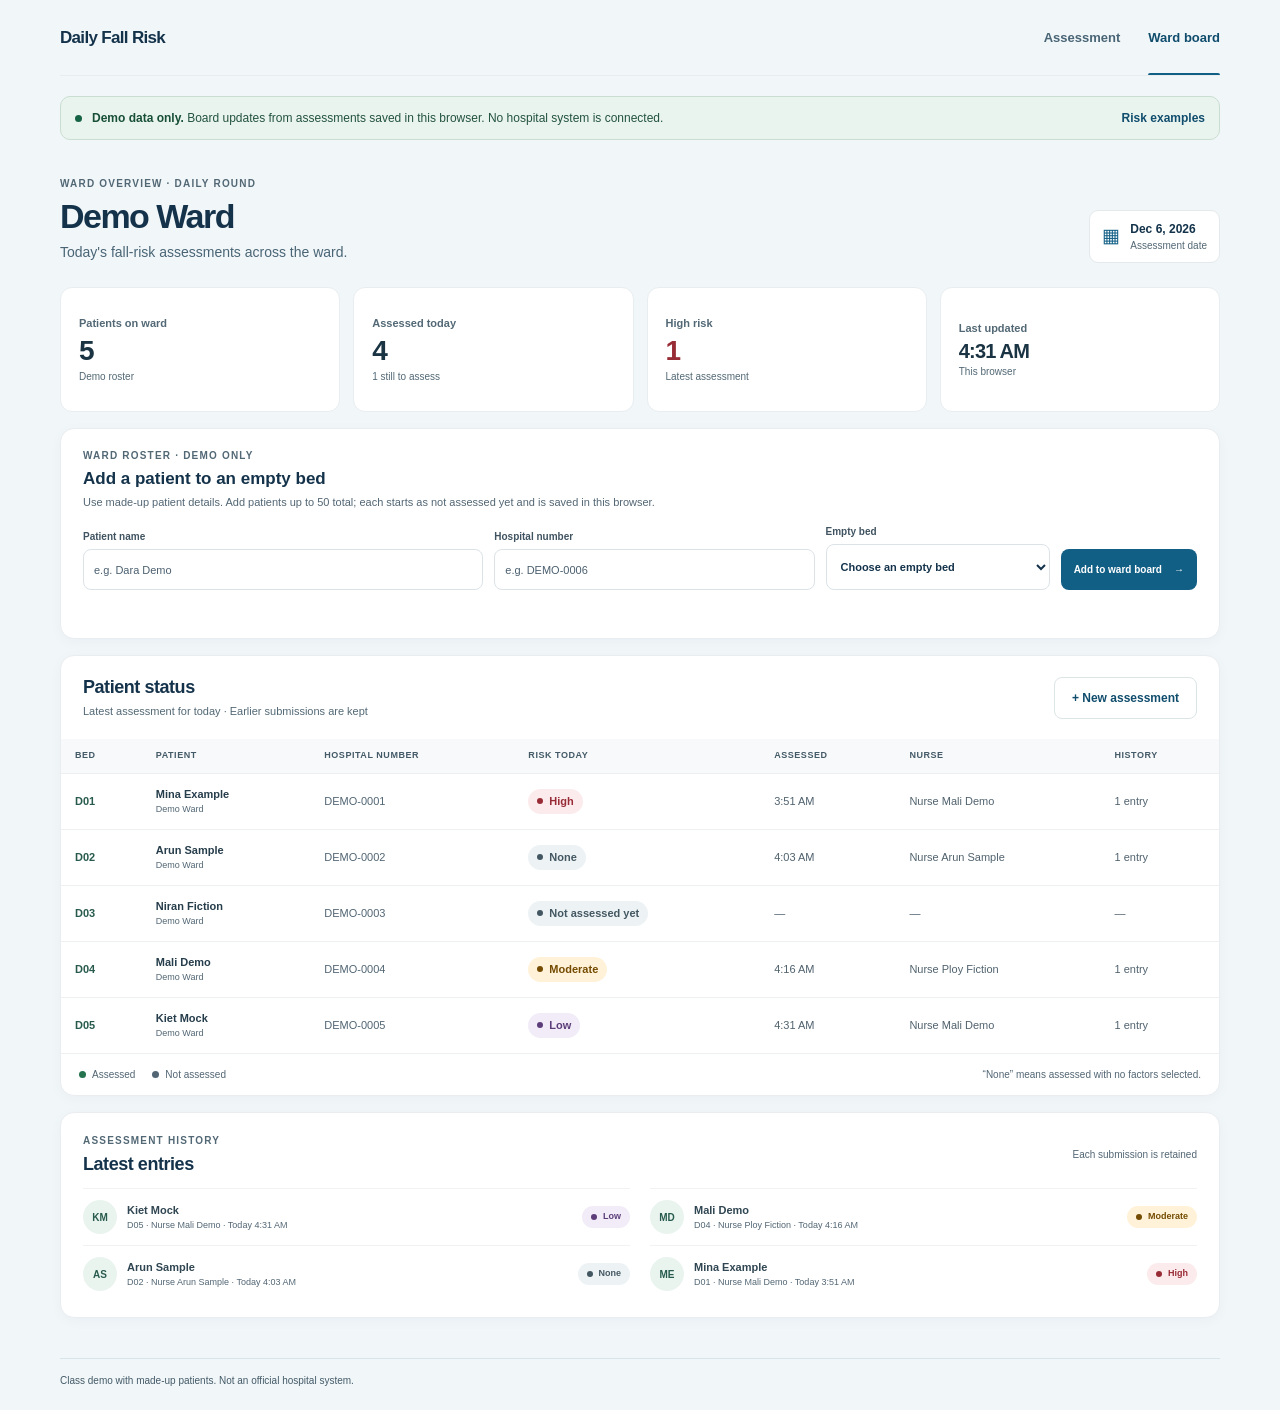
==== commit 334dfd39: "allow 50 demo patients" ====
--- a/board.html
+++ b/board.html
@@ -34,7 +34,7 @@
     </section>
 
     <section class="panel add-patient-panel" aria-labelledby="add-patient-title">
-      <div class="add-patient-heading"><div><p class="eyebrow">Ward roster · Demo only</p><h2 id="add-patient-title">Add a patient to an empty bed</h2><p>Use made-up patient details. The patient is saved in this browser and starts as not assessed yet.</p></div></div>
+      <div class="add-patient-heading"><div><p class="eyebrow">Ward roster · Demo only</p><h2 id="add-patient-title">Add a patient to an empty bed</h2><p>Use made-up patient details. Add patients up to 50 total; each starts as not assessed yet and is saved in this browser.</p></div></div>
       <form id="add-patient-form" class="add-patient-form">
         <label><span>Patient name</span><input id="new-patient-name" name="name" autocomplete="off" required maxlength="80" placeholder="e.g. Dara Demo"></label>
         <label><span>Hospital number</span><input id="new-patient-hn" name="hn" autocomplete="off" required maxlength="32" placeholder="e.g. DEMO-0006"></label>
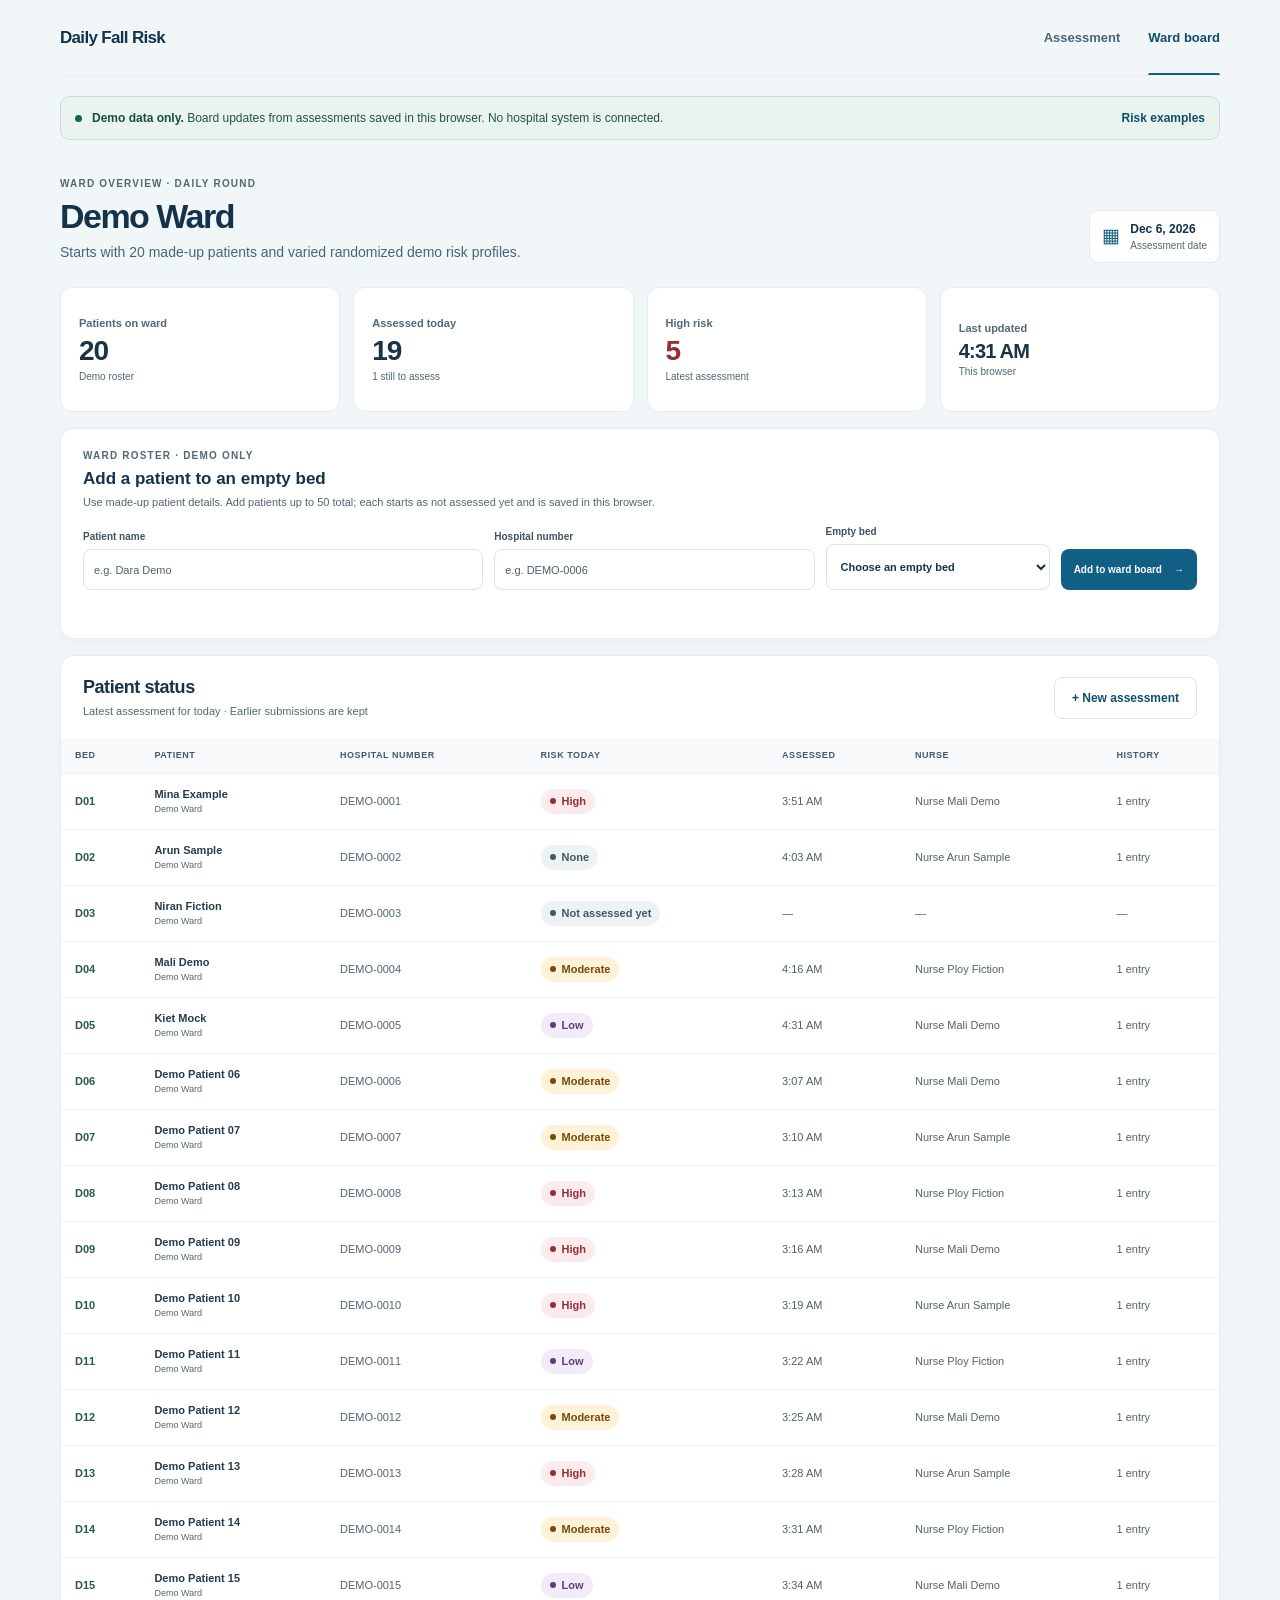
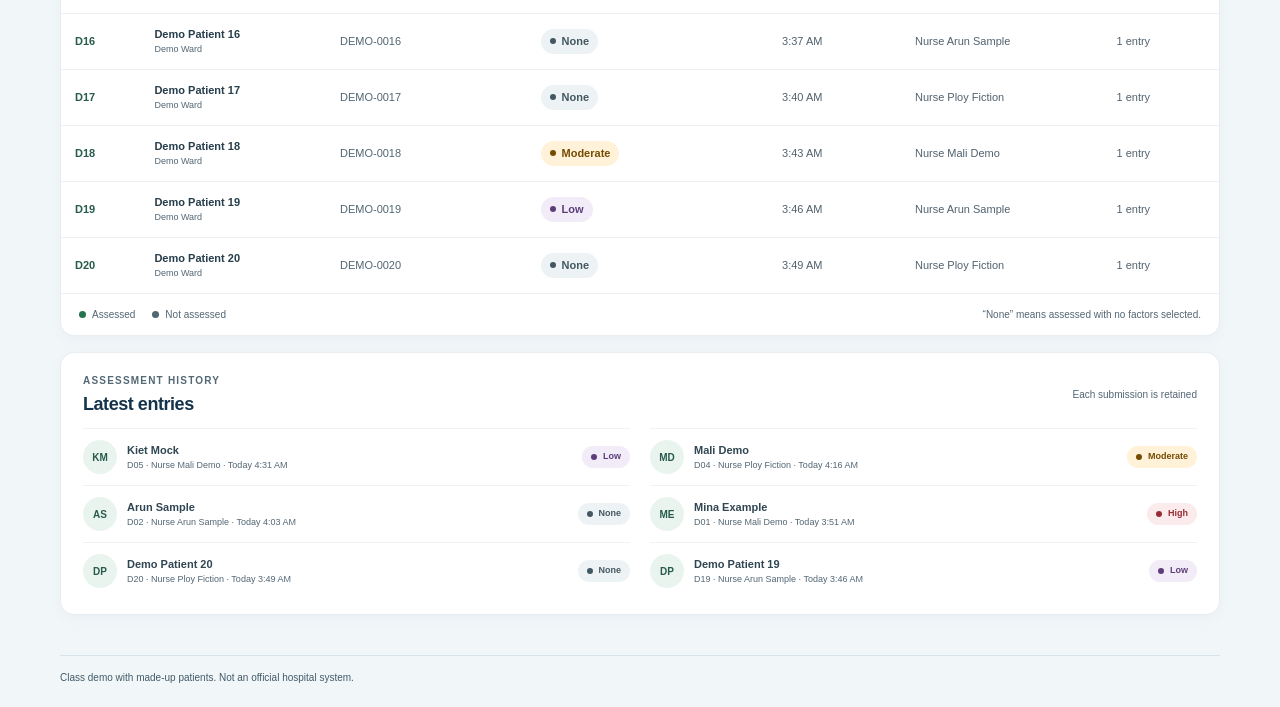
==== commit d9efc9c6: "seed 20 randomized demo patients" ====
--- a/board.html
+++ b/board.html
@@ -22,7 +22,7 @@
     <div class="demo-banner" role="note"><span class="demo-dot" aria-hidden="true"></span><span><strong>Demo data only.</strong> Board updates from assessments saved in this browser. No hospital system is connected.</span><a href="tests.html">Risk examples</a></div>
 
     <section class="page-heading board-heading">
-      <div><p class="eyebrow">Ward overview · Daily round</p><h1>Demo Ward</h1><p class="lede">Today's fall-risk assessments across the ward.</p></div>
+      <div><p class="eyebrow">Ward overview · Daily round</p><h1>Demo Ward</h1><p class="lede">Starts with 20 made-up patients and varied randomized demo risk profiles.</p></div>
       <div class="board-date"><span class="date-icon" aria-hidden="true">▦</span><span><strong id="board-date"></strong><small>Assessment date</small></span></div>
     </section>
 
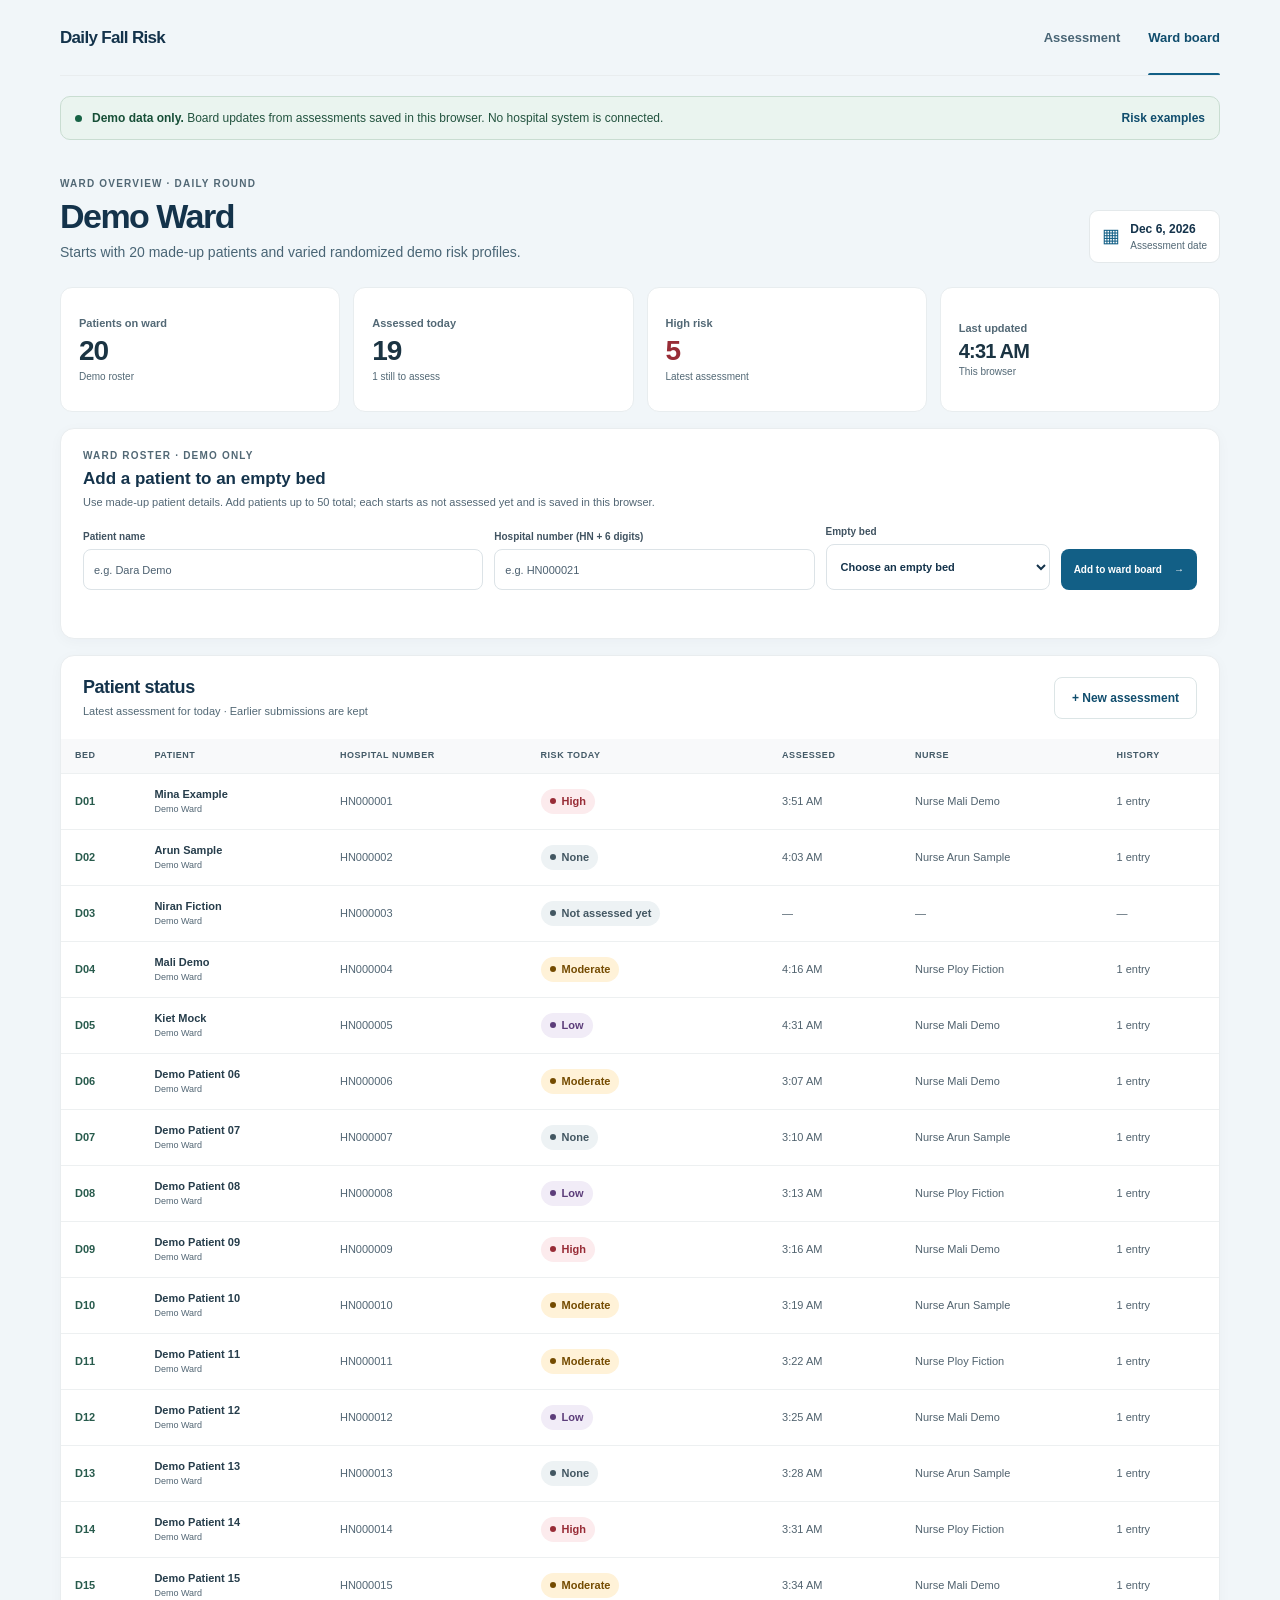
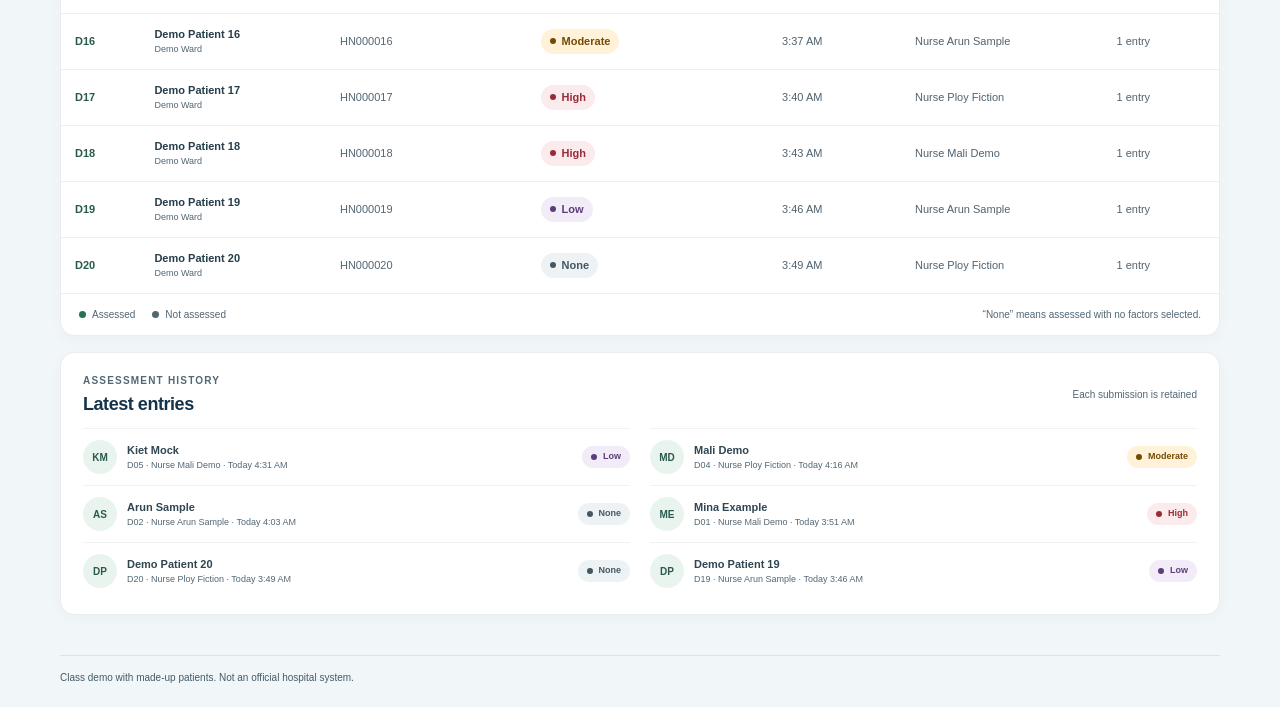
==== commit d017fd5e: "add nurse account login and HN format" ====
--- a/board.html
+++ b/board.html
@@ -37,7 +37,7 @@
       <div class="add-patient-heading"><div><p class="eyebrow">Ward roster · Demo only</p><h2 id="add-patient-title">Add a patient to an empty bed</h2><p>Use made-up patient details. Add patients up to 50 total; each starts as not assessed yet and is saved in this browser.</p></div></div>
       <form id="add-patient-form" class="add-patient-form">
         <label><span>Patient name</span><input id="new-patient-name" name="name" autocomplete="off" required maxlength="80" placeholder="e.g. Dara Demo"></label>
-        <label><span>Hospital number</span><input id="new-patient-hn" name="hn" autocomplete="off" required maxlength="32" placeholder="e.g. DEMO-0006"></label>
+        <label><span>Hospital number (HN + 6 digits)</span><input id="new-patient-hn" name="hn" autocomplete="off" required maxlength="8" pattern="HN[0-9]{6}" title="Enter HN followed by exactly six digits, for example HN000021." placeholder="e.g. HN000021"></label>
         <label><span>Empty bed</span><select id="new-patient-bed" name="bed" required><option value="">Choose an empty bed</option></select></label>
         <button class="button button-primary add-patient-button" type="submit">Add to ward board <span aria-hidden="true">→</span></button>
       </form>
